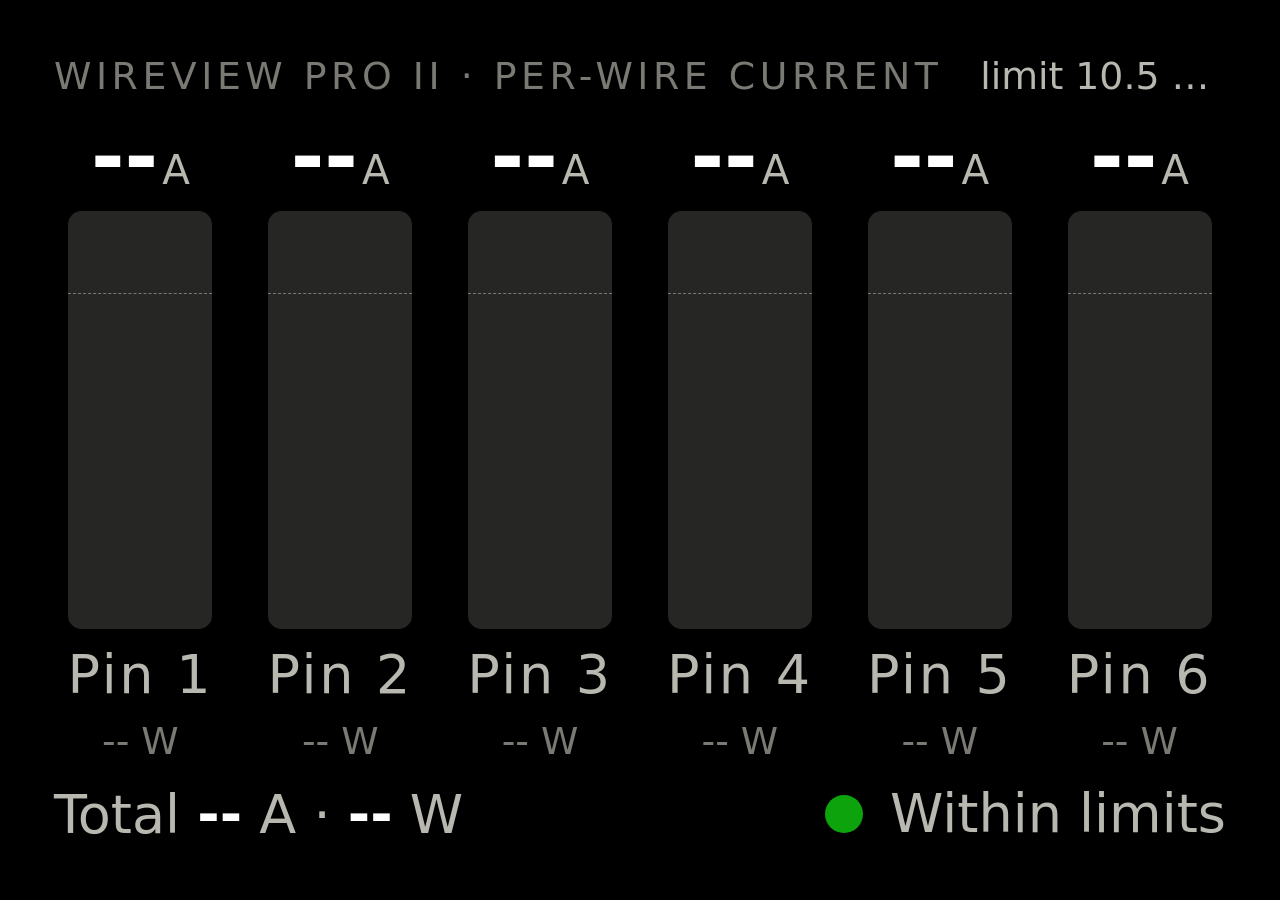
==== docs/per-wire/index.html @ f4167781 "Xeneon Edge widgets for Thermal Grizzly WireView Pro II Three iFrame-ready pages (per-wire current, " ====
<!DOCTYPE html>
<html lang="en">
<head>
<meta charset="UTF-8">
<meta name="viewport" content="width=device-width, initial-scale=1.0">
<title>WireView Per-Wire Current</title>
<link rel="stylesheet" href="../common/style.css">
<style>
  .wires { flex: 1; display: grid; grid-template-columns: repeat(6, 1fr); gap: calc(var(--u) * 3); min-height: 0; }
  .wire { display: flex; flex-direction: column; align-items: center; min-height: 0; gap: calc(var(--u) * 1.5); }
  .wire .amps { font-size: calc(var(--u) * 9); font-weight: 600; line-height: 1; white-space: nowrap; }
  .wire .amps .unit { font-size: 0.5em; font-weight: 400; color: var(--ink-2); margin-left: 0.1em; }
  .wire .bar { flex: 1; width: 100%; max-width: calc(var(--u) * 16); min-height: calc(var(--u) * 10);
    background: var(--track); border-radius: var(--radius); position: relative; overflow: hidden; }
  .wire .bar .fill { position: absolute; left: 0; right: 0; bottom: 0; height: 0%; background: var(--accent);
    border-radius: var(--radius) var(--radius) 0 0; transition: height 0.4s ease; }
  .wire.warn .bar .fill { background: var(--warn); }
  .wire.crit .bar .fill { background: var(--crit); }
  .wire .bar .limit { position: absolute; left: 0; right: 0; bottom: 80%; border-top: 1px dashed var(--ink-3); }
  .wire .pin { font-size: var(--fs-sub); color: var(--ink-2); letter-spacing: 0.05em; }
  .wire .watts { font-size: var(--fs-cap); color: var(--ink-3); }
  .foot { display: flex; justify-content: space-between; align-items: baseline; gap: 1em; font-size: var(--fs-sub); color: var(--ink-2); white-space: nowrap; }
  .foot b { color: var(--ink); font-weight: 600; }
  /* Vertical slots: two rows of three */
  @media (max-aspect-ratio: 1.2 / 1) {
    .wires { grid-template-columns: repeat(3, 1fr); grid-template-rows: 1fr 1fr; }
    .wire .amps { font-size: calc(var(--u) * 7); }
  }
</style>
</head>
<body>
  <div class="caption"><span>WireView Pro II · per-wire current</span><span class="right" id="cap-right"></span></div>
  <div class="wires" id="wires"></div>
  <div class="foot"><span>Total <b id="tot-a">--</b> A · <b id="tot-w">--</b> W</span><span class="status" id="status"><span class="dot"></span><span id="status-text">Within limits</span></span></div>
  <div class="problem"><div class="title" id="p-title"></div><div class="hint" id="p-hint"></div></div>
<script src="../common/wireview.js"></script>
<script>
(function () {
  const WV = window.WireView, cfg = WV.cfg;
  const wires = document.getElementById('wires');
  const cells = [];
  for (let n = 1; n <= 6; n++) {
    const el = document.createElement('div');
    el.className = 'wire';
    el.innerHTML = '<div class="amps"><span class="v">--</span><span class="unit">A</span></div>' +
      '<div class="bar"><div class="limit"></div><div class="fill"></div></div>' +
      '<div class="pin">Pin ' + n + '</div><div class="watts">-- W</div>';
    wires.appendChild(el);
    cells.push({ el, v: el.querySelector('.v'), fill: el.querySelector('.fill'), w: el.querySelector('.watts') });
  }
  document.getElementById('cap-right').textContent = 'limit ' + cfg.wireLimit + ' A/wire';
  const status = document.getElementById('status'), statusText = document.getElementById('status-text');
  const body = document.body;

  WV.start(function (d, err) {
    const p = WV.problemText(d, err);
    if (p) {
      document.getElementById('p-title').textContent = p.title;
      document.getElementById('p-hint').textContent = p.hint;
      body.classList.add('problem-on');
      return;
    }
    body.classList.remove('problem-on');
    let worst = 'ok';
    d.pins.forEach(function (pin, i) {
      const c = cells[i], I = pin.current;
      c.v.textContent = WV.fmt(I);
      c.w.textContent = WV.fmt(pin.power, 0) + ' W';
      const lv = WV.level(I, cfg.wireLimit);
      c.el.classList.toggle('warn', lv === 'warn');
      c.el.classList.toggle('crit', lv === 'crit');
      const pct = I == null ? 0 : Math.max(0, Math.min(100, (I / cfg.wireLimit) * 80));
      c.fill.style.height = pct + '%';
      if (lv === 'crit' || (lv === 'warn' && worst === 'ok')) worst = lv;
    });
    document.getElementById('tot-a').textContent = WV.fmt(d.total_current);
    document.getElementById('tot-w').textContent = WV.fmt(d.total_power, 0);
    const faults = WV.activeFaults(d);
    if (faults.length) { worst = 'crit'; statusText.textContent = faults.join(', '); }
    else if (worst === 'crit') statusText.textContent = 'Wire over limit';
    else if (worst === 'warn') statusText.textContent = 'Wire near limit';
    else statusText.textContent = 'Within limits';
    status.className = 'status ' + (worst === 'ok' ? '' : worst);
  });
})();
</script>
</body>
</html>
---- docs/common/style.css ----
/* Shared look for the WireView Pro II Xeneon Edge widgets.
 * Sized with vmin tokens so the same page fits every Edge slot
 * (840x344 up to 2536x696, and the vertical 696x416 .. 696x2536). */
:root {
  color-scheme: dark;
  --surface: #000000;
  --ink: #ffffff;
  --ink-2: #b9b8b0;
  --ink-3: #7a7973;
  --accent: #f08e33;      /* Thermal Grizzly orange */
  --track: #262624;
  --good: #0ca30c;
  --warn: #fab219;
  --crit: #d03b3b;
  --u: 1vmin;
  --fs-hero: calc(var(--u) * 30);
  --fs-unit: calc(var(--u) * 11);
  --fs-sub: calc(var(--u) * 6);
  --fs-cap: calc(var(--u) * 4.2);
  --pad: calc(var(--u) * 6);
  --radius: calc(var(--u) * 1.5);
  font-family: "Segoe UI", "Open Sans", system-ui, -apple-system, sans-serif;
}
* { box-sizing: border-box; }
html, body { margin: 0; height: 100%; background: var(--surface); color: var(--ink); overflow: hidden; }
body { display: flex; flex-direction: column; padding: var(--pad); gap: calc(var(--u) * 2); font-variant-numeric: tabular-nums; }

.caption {
  font-size: var(--fs-cap); letter-spacing: 0.12em; text-transform: uppercase; color: var(--ink-3);
  display: flex; justify-content: space-between; align-items: baseline; gap: 1em; white-space: nowrap;
}
.caption .right { color: var(--ink-2); letter-spacing: 0; text-transform: none; overflow: hidden; text-overflow: ellipsis; }
.no-label .caption { display: none; }

/* Status text (faults, thresholds). Never colour alone: text always says what it is. */
.status { font-size: var(--fs-sub); color: var(--ink-2); display: flex; align-items: center; gap: 0.5em; min-height: 1.2em; }
.status .dot { width: 0.7em; height: 0.7em; border-radius: 50%; background: var(--good); flex: none; }
.status.warn .dot { background: var(--warn); }
.status.crit .dot { background: var(--crit); }
.status.warn { color: var(--warn); }
.status.crit { color: var(--crit); }

/* Problem overlay (bridge offline etc.) */
.problem { position: absolute; inset: 0; display: none; flex-direction: column; align-items: center; justify-content: center;
  background: var(--surface); color: var(--ink-2); text-align: center; padding: var(--pad); gap: calc(var(--u) * 2); }
.problem .title { font-size: var(--fs-unit); color: var(--ink); }
.problem .hint { font-size: var(--fs-sub); color: var(--ink-3); word-break: break-all; }
body.problem-on .problem { display: flex; }

/* Hero number layout (total current / total power) */
.hero-wrap { flex: 1; display: flex; align-items: center; gap: var(--pad); min-height: 0; }
.hero { display: flex; flex-direction: column; justify-content: center; min-width: 0; }
.hero .value { font-size: var(--fs-hero); font-weight: 600; line-height: 1; letter-spacing: -0.02em; white-space: nowrap; }
.hero .value .unit { font-size: var(--fs-unit); font-weight: 400; color: var(--ink-2); margin-left: 0.15em; }
.hero .sub { font-size: var(--fs-sub); color: var(--ink-2); margin-top: calc(var(--u) * 2); white-space: nowrap; }
.gauge { flex: none; height: calc(var(--u) * 58); aspect-ratio: 1 / 1; }
.gauge svg { width: 100%; height: 100%; display: block; }
.gauge .track { stroke: var(--track); }
.gauge .fill { stroke: var(--accent); transition: stroke-dashoffset 0.4s ease; }
.gauge.warn .fill { stroke: var(--warn); }
.gauge.crit .fill { stroke: var(--crit); }

/* Vertical slots: stack hero above gauge */
@media (max-aspect-ratio: 1.2 / 1) {
  .hero-wrap { flex-direction: column-reverse; justify-content: center; }
  .hero { align-items: center; text-align: center; }
  :root { --fs-hero: calc(var(--u) * 22); --fs-unit: calc(var(--u) * 8); }
  .gauge { height: calc(var(--u) * 40); }
}
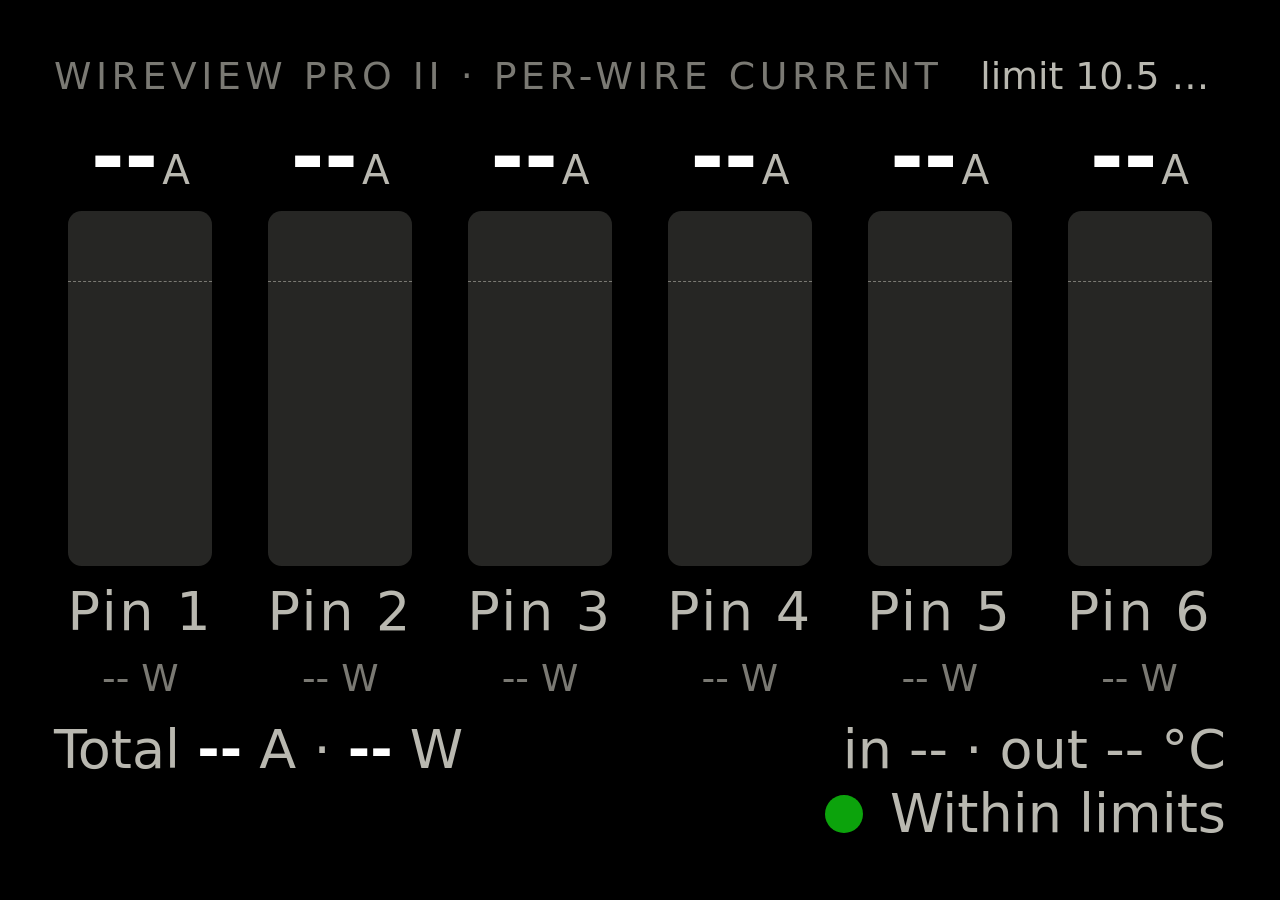
==== commit e411e32b: "Show the connector's in and out temperatures on every widget The bridge has always served temp_in an" ====
--- a/docs/per-wire/index.html
+++ b/docs/per-wire/index.html
@@ -19,8 +19,9 @@
   .wire .bar .limit { position: absolute; left: 0; right: 0; bottom: 80%; border-top: 1px dashed var(--ink-3); }
   .wire .pin { font-size: var(--fs-sub); color: var(--ink-2); letter-spacing: 0.05em; }
   .wire .watts { font-size: var(--fs-cap); color: var(--ink-3); }
-  .foot { display: flex; justify-content: space-between; align-items: baseline; gap: 1em; font-size: var(--fs-sub); color: var(--ink-2); white-space: nowrap; }
+  .foot { display: flex; flex-wrap: wrap; justify-content: space-between; align-items: baseline; gap: 0 1em; font-size: var(--fs-sub); color: var(--ink-2); white-space: nowrap; }
   .foot b { color: var(--ink); font-weight: 600; }
+  .foot .status { margin-left: auto; }
   /* Vertical slots: two rows of three */
   @media (max-aspect-ratio: 1.2 / 1) {
     .wires { grid-template-columns: repeat(3, 1fr); grid-template-rows: 1fr 1fr; }
@@ -31,7 +32,7 @@
 <body>
   <div class="caption"><span>WireView Pro II · per-wire current</span><span class="right" id="cap-right"></span></div>
   <div class="wires" id="wires"></div>
-  <div class="foot"><span>Total <b id="tot-a">--</b> A · <b id="tot-w">--</b> W</span><span class="status" id="status"><span class="dot"></span><span id="status-text">Within limits</span></span></div>
+  <div class="foot"><span>Total <b id="tot-a">--</b> A · <b id="tot-w">--</b> W</span><span id="temps">in -- · out -- °C</span><span class="status" id="status"><span class="dot"></span><span id="status-text">Within limits</span></span></div>
   <div class="problem"><div class="title" id="p-title"></div><div class="hint" id="p-hint"></div></div>
 <script src="../common/wireview.js"></script>
 <script>
@@ -63,7 +64,9 @@
     body.classList.remove('problem-on');
     let worst = 'ok';
     d.pins.forEach(function (pin, i) {
-      const c = cells[i], I = pin.current;
+      const c = cells[i];
+      if (!c || !pin) return;
+      const I = pin.current;
       c.v.textContent = WV.fmt(I);
       c.w.textContent = WV.fmt(pin.power, 0) + ' W';
       const lv = WV.level(I, cfg.wireLimit);
@@ -75,6 +78,7 @@
     });
     document.getElementById('tot-a').textContent = WV.fmt(d.total_current);
     document.getElementById('tot-w').textContent = WV.fmt(d.total_power, 0);
+    document.getElementById('temps').textContent = WV.temps(d);
     const faults = WV.activeFaults(d);
     if (faults.length) { worst = 'crit'; statusText.textContent = faults.join(', '); }
     else if (worst === 'crit') statusText.textContent = 'Wire over limit';
--- a/docs/common/style.css
+++ b/docs/common/style.css
@@ -53,6 +53,7 @@
 .hero .value { font-size: var(--fs-hero); font-weight: 600; line-height: 1; letter-spacing: -0.02em; white-space: nowrap; }
 .hero .value .unit { font-size: var(--fs-unit); font-weight: 400; color: var(--ink-2); margin-left: 0.15em; }
 .hero .sub { font-size: var(--fs-sub); color: var(--ink-2); margin-top: calc(var(--u) * 2); white-space: nowrap; }
+.hero .sub + .sub { margin-top: calc(var(--u) * 0.5); }
 .gauge { flex: none; height: calc(var(--u) * 58); aspect-ratio: 1 / 1; }
 .gauge svg { width: 100%; height: 100%; display: block; }
 .gauge .track { stroke: var(--track); }
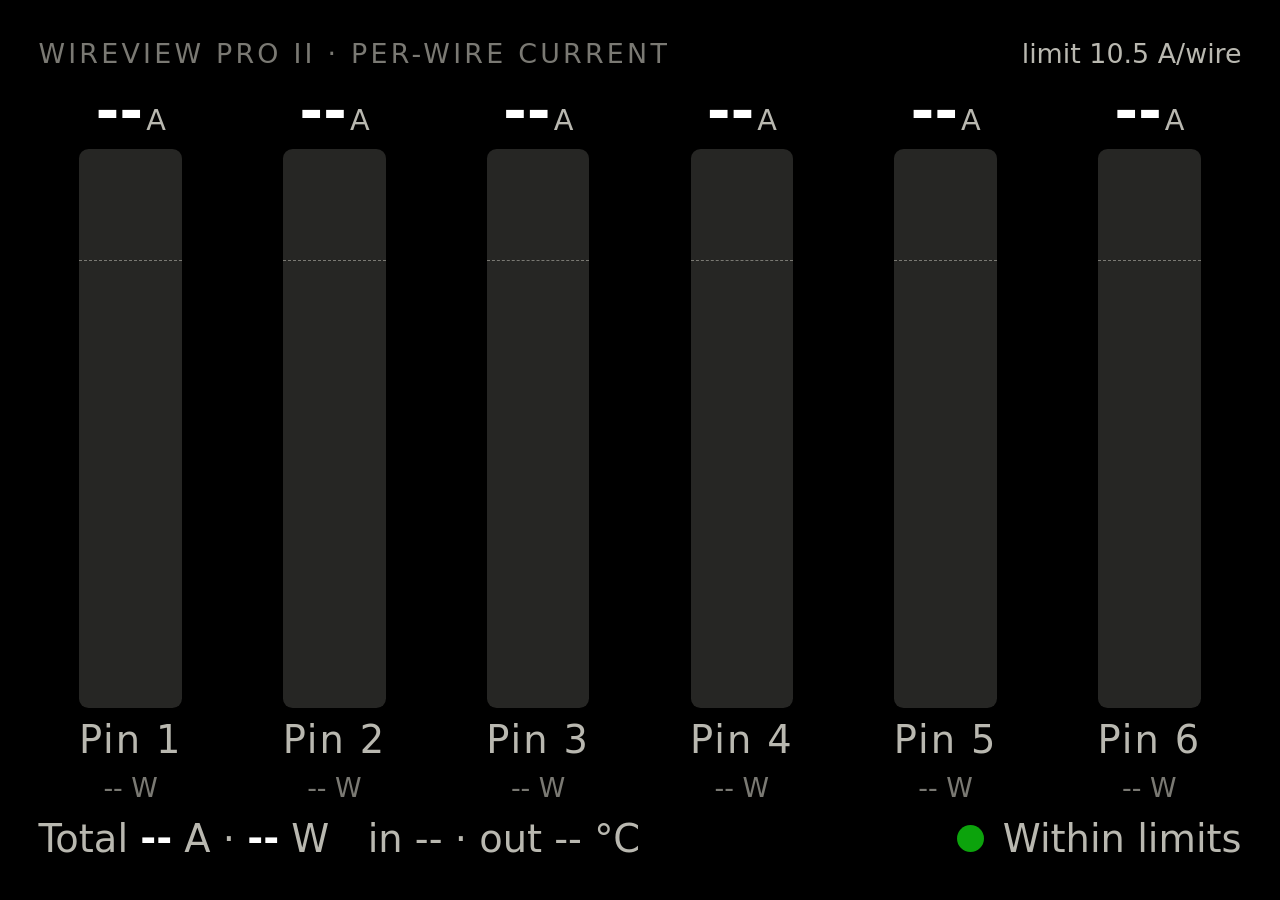
==== commit d65cf43a: "Add Linux support: installer, Edge dashboard, static release binary - install.sh: downloads the rele" ====
--- a/docs/per-wire/index.html
+++ b/docs/per-wire/index.html
@@ -22,6 +22,9 @@
   .foot { display: flex; flex-wrap: wrap; justify-content: space-between; align-items: baseline; gap: 0 1em; font-size: var(--fs-sub); color: var(--ink-2); white-space: nowrap; }
   .foot b { color: var(--ink); font-weight: 600; }
   .foot .status { margin-left: auto; }
+  .wires { grid-template-columns: repeat(6, minmax(0, 1fr)); }
+  /* Six readings side by side need about 200 units of width (840x696 slot). */
+  @media (min-aspect-ratio: 1.2 / 1) { :root { --u: min(1vmin, 0.5vw); } }
   /* Vertical slots: two rows of three */
   @media (max-aspect-ratio: 1.2 / 1) {
     .wires { grid-template-columns: repeat(3, 1fr); grid-template-rows: 1fr 1fr; }
--- a/docs/common/style.css
+++ b/docs/common/style.css
@@ -20,6 +20,99 @@
   --pad: calc(var(--u) * 6);
   --radius: calc(var(--u) * 1.5);
   font-family: "Segoe UI", "Open Sans", system-ui, -apple-system, sans-serif;
+}
+
+/* Optional themes, chosen with ?theme=<name> (wireview.js sets data-theme).
+ * Only the colour tokens change; every theme keeps its status colours apart
+ * from the accent, and the text always says what a colour means.
+ * The same palettes exist in wireview-nexus (--theme). */
+:root[data-theme="corsair"] { --accent: #f2c400; --warn: #f08e33; }
+:root[data-theme="ice"] { --accent: #38bdf8; }
+:root[data-theme="mono"] { --accent: #e6e6e6; --track: #2a2a2a; }
+:root[data-theme="nord"] {
+  --surface: #2e3440; --ink: #eceff4; --ink-2: #d8dee9; --ink-3: #8f97a6;
+  --track: #3b4252; --accent: #88c0d0; --warn: #ebcb8b; --crit: #bf616a; --good: #a3be8c;
+}
+:root[data-theme="light"] {
+  color-scheme: light;
+  --surface: #f4f4f2; --ink: #111111; --ink-2: #4a4a46; --ink-3: #7a7973;
+  --track: #d9d8d3; --accent: #d9741a; --warn: #b8860b; --crit: #c62828; --good: #2e7d32;
+}
+:root[data-theme="dracula"] {
+  --surface: #282a36; --ink: #f8f8f2; --ink-2: #c9c9d0; --ink-3: #6272a4;
+  --track: #44475a; --accent: #bd93f9; --warn: #ffb86c; --crit: #ff5555; --good: #50fa7b;
+}
+:root[data-theme="gruvbox"] {
+  --surface: #282828; --ink: #ebdbb2; --ink-2: #bdae93; --ink-3: #928374;
+  --track: #3c3836; --accent: #83a598; --warn: #fabd2f; --crit: #fb4934; --good: #b8bb26;
+}
+:root[data-theme="solarized"] {
+  --surface: #002b36; --ink: #eee8d5; --ink-2: #93a1a1; --ink-3: #586e75;
+  --track: #073642; --accent: #268bd2; --warn: #b58900; --crit: #dc322f; --good: #859900;
+}
+:root[data-theme="solarized-light"] { color-scheme: light;
+  --surface: #fdf6e3; --ink: #073642; --ink-2: #586e75; --ink-3: #93a1a1;
+  --track: #eee8d5; --accent: #268bd2; --warn: #b58900; --crit: #dc322f; --good: #859900;
+}
+:root[data-theme="monokai"] {
+  --surface: #272822; --ink: #f8f8f2; --ink-2: #cfcfc2; --ink-3: #75715e;
+  --track: #3e3d32; --accent: #66d9ef; --warn: #e6db74; --crit: #f92672; --good: #a6e22e;
+}
+:root[data-theme="catppuccin"] {
+  --surface: #1e1e2e; --ink: #cdd6f4; --ink-2: #a6adc8; --ink-3: #6c7086;
+  --track: #313244; --accent: #cba6f7; --warn: #f9e2af; --crit: #f38ba8; --good: #a6e3a1;
+}
+:root[data-theme="tokyo-night"] {
+  --surface: #1a1b26; --ink: #c0caf5; --ink-2: #a9b1d6; --ink-3: #565f89;
+  --track: #292e42; --accent: #7aa2f7; --warn: #e0af68; --crit: #f7768e; --good: #9ece6a;
+}
+:root[data-theme="one-dark"] {
+  --surface: #282c34; --ink: #abb2bf; --ink-2: #9da5b4; --ink-3: #5c6370;
+  --track: #3e4451; --accent: #61afef; --warn: #e5c07b; --crit: #e06c75; --good: #98c379;
+}
+:root[data-theme="rose-pine"] {
+  --surface: #191724; --ink: #e0def4; --ink-2: #908caa; --ink-3: #6e6a86;
+  --track: #26233a; --accent: #c4a7e7; --warn: #f6c177; --crit: #eb6f92; --good: #9ccfd8;
+}
+:root[data-theme="everforest"] {
+  --surface: #2d353b; --ink: #d3c6aa; --ink-2: #9da9a0; --ink-3: #859289;
+  --track: #3d484d; --accent: #7fbbb3; --warn: #dbbc7f; --crit: #e67e80; --good: #a7c080;
+}
+:root[data-theme="matrix"] {
+  --surface: #000000; --ink: #d0ffd0; --ink-2: #7fd87f; --ink-3: #3f8f3f;
+  --track: #0f2a0f; --accent: #00ff41; --warn: #ffb000; --crit: #ff3030; --good: #00ff41;
+}
+:root[data-theme="amber"] {
+  --surface: #000000; --ink: #ffd27f; --ink-2: #d9a84f; --ink-3: #8c6d2f;
+  --track: #2a1f08; --accent: #ffb000; --warn: #ff6a00; --crit: #ff2020; --good: #ffb000;
+}
+:root[data-theme="cyberpunk"] {
+  --surface: #0b0b1a; --ink: #f0f0ff; --ink-2: #b0b0d0; --ink-3: #6a6a8a;
+  --track: #1e1e3a; --accent: #ff2bd6; --warn: #ffe600; --crit: #ff3b3b; --good: #2bff88;
+}
+:root[data-theme="ocean"] {
+  --surface: #0a1929; --ink: #e3f2fd; --ink-2: #a8c4dc; --ink-3: #5f7f99;
+  --track: #173149; --accent: #29b6f6; --warn: #ffb300; --crit: #ef5350; --good: #66bb6a;
+}
+:root[data-theme="emerald"] {
+  --surface: #000000; --ink: #ffffff; --ink-2: #b9b8b0; --ink-3: #7a7973;
+  --track: #262624; --accent: #2ecc71; --warn: #f1c40f; --crit: #e74c3c; --good: #2ecc71;
+}
+:root[data-theme="violet"] {
+  --surface: #000000; --ink: #ffffff; --ink-2: #b9b8b0; --ink-3: #7a7973;
+  --track: #262624; --accent: #a970ff; --warn: #fab219; --crit: #d03b3b; --good: #0ca30c;
+}
+:root[data-theme="sunset"] {
+  --surface: #1a1020; --ink: #ffeef0; --ink-2: #d9b8c4; --ink-3: #8a6e7a;
+  --track: #2e1a33; --accent: #ff6b9d; --warn: #ffb347; --crit: #ff3b3b; --good: #3ddc84;
+}
+:root[data-theme="slate"] {
+  --surface: #0f172a; --ink: #f1f5f9; --ink-2: #cbd5e1; --ink-3: #64748b;
+  --track: #1e293b; --accent: #94a3b8; --warn: #f59e0b; --crit: #ef4444; --good: #22c55e;
+}
+:root[data-theme="high-contrast"] {
+  --surface: #000000; --ink: #ffffff; --ink-2: #ffffff; --ink-3: #d0d0d0;
+  --track: #303030; --accent: #ffff00; --warn: #ff8c00; --crit: #ff0000; --good: #00ff00;
 }
 * { box-sizing: border-box; }
 html, body { margin: 0; height: 100%; background: var(--surface); color: var(--ink); overflow: hidden; }
@@ -61,6 +154,13 @@
 .gauge.warn .fill { stroke: var(--warn); }
 .gauge.crit .fill { stroke: var(--crit); }
 
+/* Near-square landscape slots (840x696): the side-by-side layouts are about
+ * 150 units wide, so the unit must not outgrow the width. Wide slots keep
+ * 1vmin, as 0.66vw is the larger there. */
+@media (min-aspect-ratio: 1.2 / 1) {
+  :root { --u: min(1vmin, 0.66vw); }
+}
+
 /* Vertical slots: stack hero above gauge */
 @media (max-aspect-ratio: 1.2 / 1) {
   .hero-wrap { flex-direction: column-reverse; justify-content: center; }
